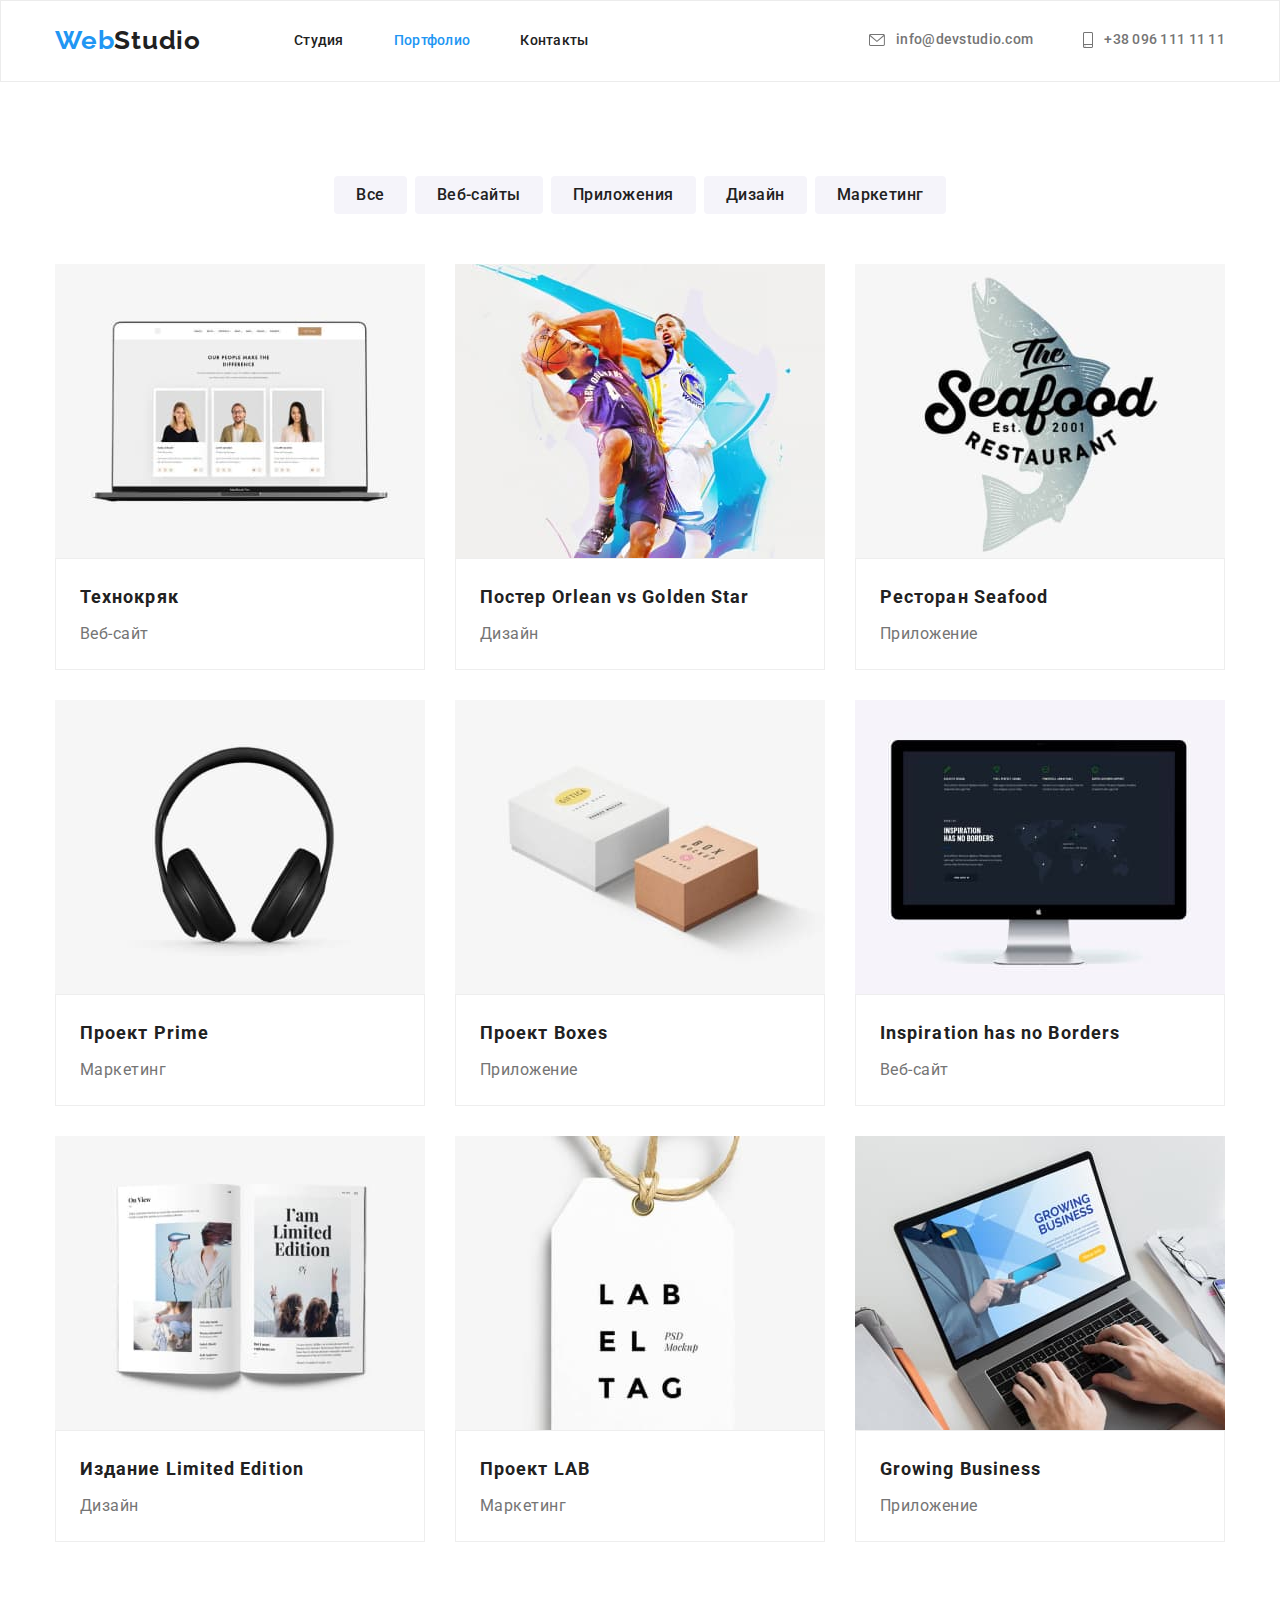
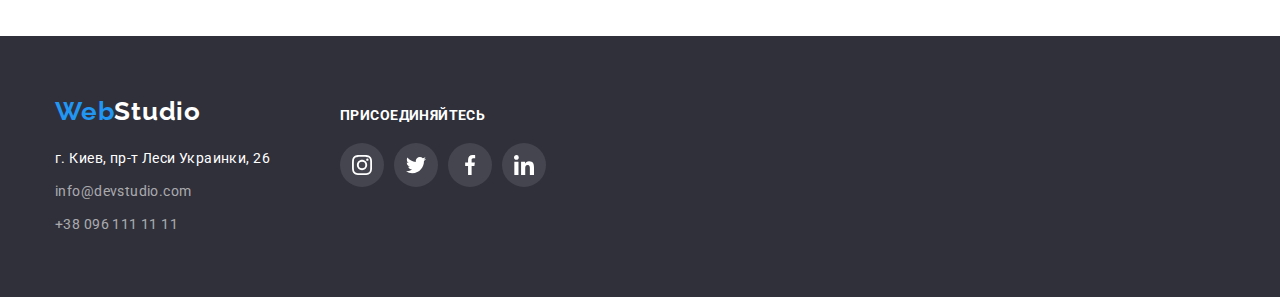
==== portfolio.html @ a0a6880d "копіює матеріали з дз 4" ====
<!DOCTYPE html>
<html lang="ru">
  <head>
    <meta charset="utf-8" />
    <meta name="viewport" content="width=device-width, initial-scale=1.0" />
    <title>Студия</title>
    <link rel="preconnect" href="https://fonts.googleapis.com" />
    <link rel="preconnect" href="https://fonts.gstatic.com" crossorigin />
    <link
      href="https://fonts.googleapis.com/css2?family=Raleway:wght@700&family=Roboto:wght@400;500;700;900&display=swap"
      rel="stylesheet"
    />
    <link
      rel="stylesheet"
      href="https://cdnjs.cloudflare.com/ajax/libs/modern-normalize/1.1.0/modern-normalize.min.css"
    />
    <link rel="stylesheet" href="./css/styles.css" />
  </head>

  <body>
    <header class="header">
      <div class="container header-flex">
        <nav class="site-nav">
          <a href="" class="logo link"
            >Web<span class="logo-part">Studio</span></a
          >
          <ul class="navigation list">
            <li class="nav-item">
              <a href="./index.html" class="navigation-item link">Студия</a>
            </li>
            <li class="nav-item">
              <a href="./portfolio.html" class="navigation-item link current"
                >Портфолио</a
              >
            </li>
            <li class="nav-item">
              <a href="" class="navigation-item link">Контакты</a>
            </li>
          </ul>
        </nav>
        <ul class="contacts list">
          <li class="cont-item">
            <a href="mailto:info@devstudio.com" class="contacts-item link">
              <svg class="envelope-icon" width="16" height="12">
                <use href="./images/icons.svg#icon-envelope"></use>
              </svg>
              info@devstudio.com</a
            >
          </li>
          <li class="cont-item">
            <a href="tel:+380961111111" class="contacts-item link">
              <svg class="envelope-icon" width="10" height="16">
                <use href="./images/icons.svg#icon-smartphone"></use>
              </svg>
              +38 096 111 11 11</a
            >
          </li>
        </ul>
      </div>
    </header>
    <main>
      <section class="portfolio">
        <div class="container">
          <h1 class="visually-hidden">Галерея</h1>
          <ul class="portfolio-navigation list">
            <li class="portfolio-navigation-item">
              <button type="button" class="button">Все</button>
            </li>
            <li class="portfolio-navigation-item">
              <button type="button" class="button">Веб-сайты</button>
            </li>
            <li class="portfolio-navigation-item">
              <button type="button" class="button">Приложения</button>
            </li>
            <li class="portfolio-navigation-item">
              <button type="button" class="button">Дизайн</button>
            </li>
            <li class="portfolio-navigation-item">
              <button type="button" class="button">Маркетинг</button>
            </li>
          </ul>
          <ul class="portfolio-list list">
            <li class="portfolio-list-item">
              <a href="" class="portfolio-list-link link">
                <img src="./images/work_example_1.jpg" alt="Образец сайта" />
                <div class="portfolio-content">
                  <h2 class="portfolio-list-title">Технокряк</h2>
                  <p class="portfolio-list-text">Веб-сайт</p>
                </div>
              </a>
            </li>

            <li class="portfolio-list-item">
              <a href="" class="portfolio-list-link link">
                <img
                  src="./images/work_example_2.jpg"
                  alt="Два баскетболиста"
                />
                <div class="portfolio-content">
                  <h2 class="portfolio-list-title">
                    Постер <span lang="en">Orlean vs Golden Star</span>
                  </h2>
                  <p class="portfolio-list-text">Дизайн</p>
                </div>
              </a>
            </li>

            <li class="portfolio-list-item">
              <a href="" class="portfolio-list-link link">
                <img
                  src="./images/work_example_3.jpg"
                  alt="Логотип ресторана"
                />
                <div class="portfolio-content">
                  <h2 class="portfolio-list-title">
                    Ресторан <span lang="en">Seafood</span>
                  </h2>
                  <p class="portfolio-list-text">Приложение</p>
                </div>
              </a>
            </li>

            <li class="portfolio-list-item">
              <a href="" class="portfolio-list-link link">
                <img src="./images/work_example_4.jpg" alt="Наушники" />
                <div class="portfolio-content">
                  <h2 class="portfolio-list-title">
                    Проект <span lang="en">Prime</span>
                  </h2>
                  <p class="portfolio-list-text">Маркетинг</p>
                </div>
              </a>
            </li>

            <li class="portfolio-list-item">
              <a href="" class="portfolio-list-link link">
                <img src="./images/work_example_5.jpg" alt="Две коробки" />
                <div class="portfolio-content">
                  <h2 class="portfolio-list-title">
                    Проект <span lang="en">Boxes</span>
                  </h2>
                  <p class="portfolio-list-text">Приложение</p>
                </div>
              </a>
            </li>

            <li class="portfolio-list-item">
              <a href="" class="portfolio-list-link link">
                <img src="./images/work_example_6.jpg" alt="Мак-компьютер" />
                <div class="portfolio-content">
                  <h2 class="portfolio-list-title">
                    <span lang="en">Inspiration has no Borders</span>
                  </h2>
                  <p class="portfolio-list-text">Веб-сайт</p>
                </div>
              </a>
            </li>

            <li class="portfolio-list-item">
              <a href="" class="portfolio-list-link link">
                <img src="./images/work_example_7.jpg" alt="Журнал" />
                <div class="portfolio-content">
                  <h2 class="portfolio-list-title">
                    Издание <span lang="en">Limited Edition</span>
                  </h2>
                  <p class="portfolio-list-text">Дизайн</p>
                </div>
              </a>
            </li>

            <li class="portfolio-list-item">
              <a href="" class="portfolio-list-link link">
                <img src="./images/work_example_8.jpg" alt="Бирка" />
                <div class="portfolio-content">
                  <h2 class="portfolio-list-title">
                    Проект <span lang="en">LAB</span>
                  </h2>
                  <p class="portfolio-list-text">Маркетинг</p>
                </div>
              </a>
            </li>

            <li class="portfolio-list-item">
              <a href="" class="portfolio-list-link link">
                <img src="./images/work_example_9.jpg" alt="Ноутбук" />
                <div class="portfolio-content">
                  <h2 class="portfolio-list-title">
                    <span lang="en">Growing Business</span>
                  </h2>
                  <p class="portfolio-list-text">Приложение</p>
                </div>
              </a>
            </li>
          </ul>
        </div>
      </section>
    </main>
    <footer class="footer">
      <div class="container flex-footer">
        <div class="flex-address">
          <a href="" class="logo link footer-logo"
            >Web<span class="logo-part-footer">Studio</span></a
          >
          <address>
            <ul class="address list">
              <li class="address-content">
                <p class="address-item">г. Киев, пр-т Леси Украинки, 26</p>
              </li>
              <li class="address-content">
                <a href="mailto:info@devstudio.com" class="link"
                  >info@devstudio.com</a
                >
              </li>
              <li class="address-content">
                <a href="tel:+380961111111" class="link">+38 096 111 11 11</a>
              </li>
            </ul>
          </address>
        </div>
        <div class="connect">
          <h2 class="connect-title">присоединяйтесь</h2>
          <ul class="connect-list list">
            <li class="connect-list-item">
              <a href="" class="connect-link link">
                <svg width="20" height="20">
                  <use href="./images/icons.svg#icon-instagram"></use>
                </svg>
              </a>
            </li>
            <li class="connect-list-item">
              <a href="" class="connect-link link">
                <svg width="20" height="20">
                  <use href="./images/icons.svg#icon-twitter"></use>
                </svg>
              </a>
            </li>
            <li class="connect-list-item">
              <a href="" class="connect-link link">
                <svg width="20" height="20">
                  <use href="./images/icons.svg#icon-facebook"></use>
                </svg>
              </a>
            </li>
            <li class="connect-list-item">
              <a href="" class="connect-link link">
                <svg width="20" height="20">
                  <use href="./images/icons.svg#icon-linkedin"></use>
                </svg>
              </a>
            </li>
          </ul>
        </div>
      </div>
    </footer>
  </body>
</html>
---- css/styles.css ----
:root {
  --accent-color: #2196f3;
  --main-color: #212121;
  --text-content-color: #757575;
  --main-background-color: #ffffff;
  --secondary-background-color: #2f303a;
  --button-accent-color: #188ce8;
  --additional-background-color: #f5f4fa;
  --address-link-color: rgba(255, 255, 255, 0.6);
  --typical-padding: 94px;
}

body {
  font-family: Roboto, sans-serif;
  color: var(--main-color);
}

p,
h1,
h2,
h3,
h4,
h5,
h6 {
  margin: 0;
}

ul,
ol {
  padding-left: 0;
  margin: 0;
}

img {
  display: block;
  max-width: 100%;
  height: auto;
}

.container {
  width: 1200px;
  margin-left: auto;
  margin-right: auto;
  margin-top: 0;
  margin-bottom: 0;
  padding-left: 15px;
  padding-right: 15px;
}

.link {
  text-decoration: none;
}

.list {
  list-style-type: none;
}

/*--------------------------Header--------------------------------------- */
.header {
  padding-top: 24px;
  padding-bottom: 25px;
  border: 1px solid #ececec;
}

.header-flex {
  display: flex;
  align-items: center;
}

.site-nav {
  display: flex;
  align-items: center;
}

.navigation {
  display: flex;
  align-items: center;
}

.navigation .nav-item {
  margin-right: 50px;
}

.navigation .nav-item:last-child {
  margin-right: 0;
}

.contacts {
  display: flex;
  margin-left: auto;
}

.contacts .cont-item {
  margin-right: 50px;
}

.contacts .cont-item:last-child {
  margin-right: 0;
}

.logo {
  font-family: "Raleway";
  font-weight: 700;
  font-size: 26px;
  line-height: 1.19;
  letter-spacing: 0.03em;
  color: var(--accent-color);
}

.logo-part {
  color: var(--main-color);
}

.site-nav .logo {
  margin-right: 93px;
}

.navigation .link {
  font-weight: 500;
  font-size: 14px;
  line-height: 1.14;
  letter-spacing: 0.02em;
  color: var(--main-color);
}

.navigation-item:hover,
.navigation-item:focus {
  color: var(--accent-color);
}

.navigation .navigation-item.current {
  color: var(--accent-color);
}

.contacts .contacts-item {
  font-weight: 500;
  font-size: 14px;
  line-height: 1.14;
  letter-spacing: 0.02em;
  color: var(--text-content-color);
  display: flex;
  align-items: center;
}

.contacts-item:hover,
.contacts-item:focus {
  color: var(--accent-color);
}

.envelope-icon {
  fill: currentColor;
  margin-right: 11px;
}

/* -------------------Hero--------------------- */
.hero {
  background-color: var(--secondary-background-color);
  padding-top: 200px;
  padding-bottom: 200px;
  text-align: center;
  background-image: linear-gradient(
      to bottom,
      rgba(47, 48, 58, 0.4),
      rgba(47, 48, 58, 0.4)
    ),
    url(../images/Img.jpg);
  background-repeat: no-repeat;
  background-position: center;
  background-size: cover;
  max-width: 1600px;
  height: 600px;
  margin: 0 auto;
}

.hero-title {
  margin-bottom: 30px;
  width: 696px;
  margin-left: auto;
  margin-right: auto;
  text-align: center;
  font-weight: 900;
  font-size: 44px;
  line-height: 1.36;

  letter-spacing: 0.06em;
  text-transform: uppercase;
  color: var(--main-background-color);
}

.hero-button {
  padding-top: 10px;
  padding-bottom: 10px;
  padding-right: 32px;
  padding-left: 32px;
  display: inline-block;
  border-radius: 4px;
  height: 50px;
  border-color: transparent;

  font-family: inherit;
  font-weight: 700;
  font-size: 16px;
  line-height: 1.88;

  text-align: center;
  letter-spacing: 0.06em;
  color: var(--main-background-color);
  background-color: var(--accent-color);
  cursor: pointer;
}

.hero-button:hover,
.hero-button:focus {
  background-color: var(--button-accent-color);
}

/* ------------------Advantages---------------------- */
.advantages {
  padding-top: var(--typical-padding);
}

.visually-hidden {
  position: absolute;
  white-space: nowrap;
  width: 1px;
  height: 1px;
  overflow: hidden;
  border: 0;
  padding: 0;
  clip: rect(0 0 0 0);
  clip-path: inset(50%);
  margin: -1px;
}

.advantages-list {
  display: flex;
}

.advantages-item {
  max-width: 270px;
}

.advantages-list .advantages-item + .advantages-item {
  margin-left: 30px;
}

.advantages-thumb {
  display: flex;
  justify-content: center;
  margin-bottom: 30px;
  background-color: #f5f4fa;
  border-radius: 4px;
  width: 270px;
  height: 120px;
  align-items: center;
}

.advantages-item-title {
  font-size: 14px;
  line-height: 1.14;
  letter-spacing: 0.03em;
  text-transform: uppercase;
  margin-bottom: 10px;
}

.advantages-item-text {
  font-size: 14px;
  line-height: 1.71;
  letter-spacing: 0.03em;
  color: var(--text-content-color);
}
/* -----------------Activity----------------------- */
.activity {
  padding-top: var(--typical-padding);
  padding-bottom: var(--typical-padding);
}

.activity-title {
  margin-bottom: 50px;
  font-size: 36px;
  line-height: 1.17;
  text-align: center;
  letter-spacing: 0.03em;
}

.activity-list {
  display: flex;
  margin-left: -30px;
}

.activity-item {
  flex-basis: calc((100%-90px) / 3);
  margin-left: 30px;
}

/* -----------------Team----------------------- */
.team {
  background-color: var(--additional-background-color);
  padding-top: var(--typical-padding);
  padding-bottom: var(--typical-padding);
}

.team-title {
  margin-bottom: 50px;

  font-size: 36px;
  line-height: 1.17;
  text-align: center;
  letter-spacing: 0.03em;
}

.team-list {
  display: flex;
  margin-left: -30px;
}

.team-item {
  background-color: var(--main-background-color);
  flex-basis: calc((100%-120px) / 4);
  margin-left: 30px;
  box-shadow: 0px 1px 3px rgba(0, 0, 0, 0.12), 0px 1px 1px rgba(0, 0, 0, 0.14),
    0px 2px 1px rgba(0, 0, 0, 0.2);
  border-radius: 0px 0px 4px 4px;
  width: 270px;
}

.team-content {
  padding-top: 30px;
  padding-bottom: 30px;
}

.team-item-title {
  font-weight: 500;
  font-size: 16px;
  line-height: 1.19;
  text-align: center;
  letter-spacing: 0.03em;
  margin-bottom: 10px;
}

.team-item-text {
  font-size: 16px;
  line-height: 1.19;
  text-align: center;
  letter-spacing: 0.03em;
  color: var(--text-content-color);
}

.soc-list {
  display: flex;
  justify-content: center;
  padding-bottom: 30px;
}

.soc-list-link {
  display: flex;
  width: 44px;
  height: 44px;
  display: flex;
  justify-content: center;
  align-items: center;
  fill: #afb1b8;
}
.soc-list-item + .soc-list-item {
  margin-left: 10px;
}

.soc-list-link:hover,
.soc-list-link:focus {
  background-color: var(--accent-color);
  border-radius: 50%;
  fill: #ffffff;
}

/* -------------------------Clients------------------------ */

.clients {
  padding-top: var(--typical-padding);
  padding-bottom: var(--typical-padding);
}

.clients-title {
  font-size: 36px;
  line-height: 42px;
  text-align: center;
  letter-spacing: 0.03em;
  color: var(--main-color);
  margin-bottom: 50px;
}

.clients-list {
  display: flex;
  justify-content: center;
  text-align: center;
}

.clients-list-item + .clients-list-item {
  margin-left: 30px;
}

.clients-link {
  display: flex;
  width: 170px;
  height: 92px;
  justify-content: center;
  align-items: center;
  border: 1px solid #afb1b8;
  border-radius: 4px;
  fill: #afb1b8;
}

.clients-link:hover,
.clients-link:focus {
  fill: var(--accent-color);
  border-color: var(--accent-color);
}

/* -------------------------Portfolio------------------------ */

.portfolio {
  padding-top: var(--typical-padding);
  padding-bottom: var(--typical-padding);
}

.portfolio-navigation {
  display: flex;
  margin-right: -8px;
  margin-bottom: 50px;
  justify-content: center;
}

.portfolio-navigation-item .button {
  padding-top: 6px;
  padding-bottom: 6px;
  padding-right: 22px;
  padding-left: 22px;
  flex-basis: calc((100%-40) / 5);
  margin-right: 8px;

  font-family: inherit;
  font-weight: 500;
  font-size: 16px;
  line-height: 1.62;
  text-align: center;
  letter-spacing: 0.03em;
  color: var(--main-color);
  background-color: var(--additional-background-color);
  cursor: pointer;
  border-radius: 4px;
  border: transparent;
}

.portfolio-navigation-item .button:hover,
.portfolio-navigation-item .button:focus {
  color: var(--main-background-color);
  background-color: var(--accent-color);
  box-shadow: 0px 1px 1px rgba(0, 0, 0, 0.12), 0px 4px 4px rgba(0, 0, 0, 0.06),
    1px 4px 6px rgba(0, 0, 0, 0.16);
}

.portfolio-list {
  display: flex;
  flex-wrap: wrap;
  margin-left: -30px;
  margin-top: -30px;
}

.portfolio-list-item {
  margin-left: 30px;
  margin-top: 30px;
  flex-basis: calc(100% / 3 - 30px);
}

.portfolio-list-link {
  display: block;
}

.portfolio-list-link:hover,
.portfolio-list-link:focus {
  box-shadow: 0px 1px 1px rgba(0, 0, 0, 0.12), 0px 4px 4px rgba(0, 0, 0, 0.06),
    1px 4px 6px rgba(0, 0, 0, 0.16);
}

.portfolio-content {
  border: 1px solid #eeeeee;
  padding-top: 20px;
  padding-bottom: 20px;
  padding-right: 24px;
  padding-left: 24px;
}

.portfolio-list-title {
  font-size: 18px;
  line-height: 2;
  letter-spacing: 0.06em;
  color: var(--main-color);
  margin-bottom: 4px;
}

.portfolio-list-text {
  font-size: 16px;
  line-height: 1.88;
  letter-spacing: 0.03em;
  color: var(--text-content-color);
}

/* -----------------Footer----------------------- */
.footer {
  background-color: #2f303a;
  padding-top: 60px;
  padding-bottom: 60px;
}

.footer-logo {
  display: block;
  margin-bottom: 20px;
}

.logo-part-footer {
  color: var(--main-background-color);
}

.address .link {
  font-style: normal;
  font-size: 14px;
  line-height: 1.71;
  letter-spacing: 0.03em;
  color: var(--address-link-color);
}

.address .link:hover,
.address .link:focus {
  color: var(--accent-color);
}

.address-content:not(:last-child) {
  margin-bottom: 9px;
}

.address .address-item {
  font-style: normal;
  font-size: 14px;
  line-height: 1.71;
  letter-spacing: 0.03em;
  color: var(--main-background-color);
}

.flex-footer {
  display: flex;
  align-items: baseline;
}

.flex-address {
  margin-right: 70px;
}

.connect-title {
  font-size: 14px;
  line-height: 16px;
  letter-spacing: 0.03em;
  text-transform: uppercase;
  color: var(--main-background-color);
  margin-bottom: 20px;
}

.connect-list {
  display: flex;
}

.connect-list-item + .connect-list-item {
  margin-left: 10px;
}

.connect-link {
  display: flex;
  width: 44px;
  height: 44px;
  border-radius: 50%;
  background-color: rgba(255, 255, 255, 0.1);
  justify-content: center;
  align-items: center;
  fill: var(--main-background-color);
}

.connect-link:hover,
.connect-link:focus {
  background-color: var(--accent-color);
}
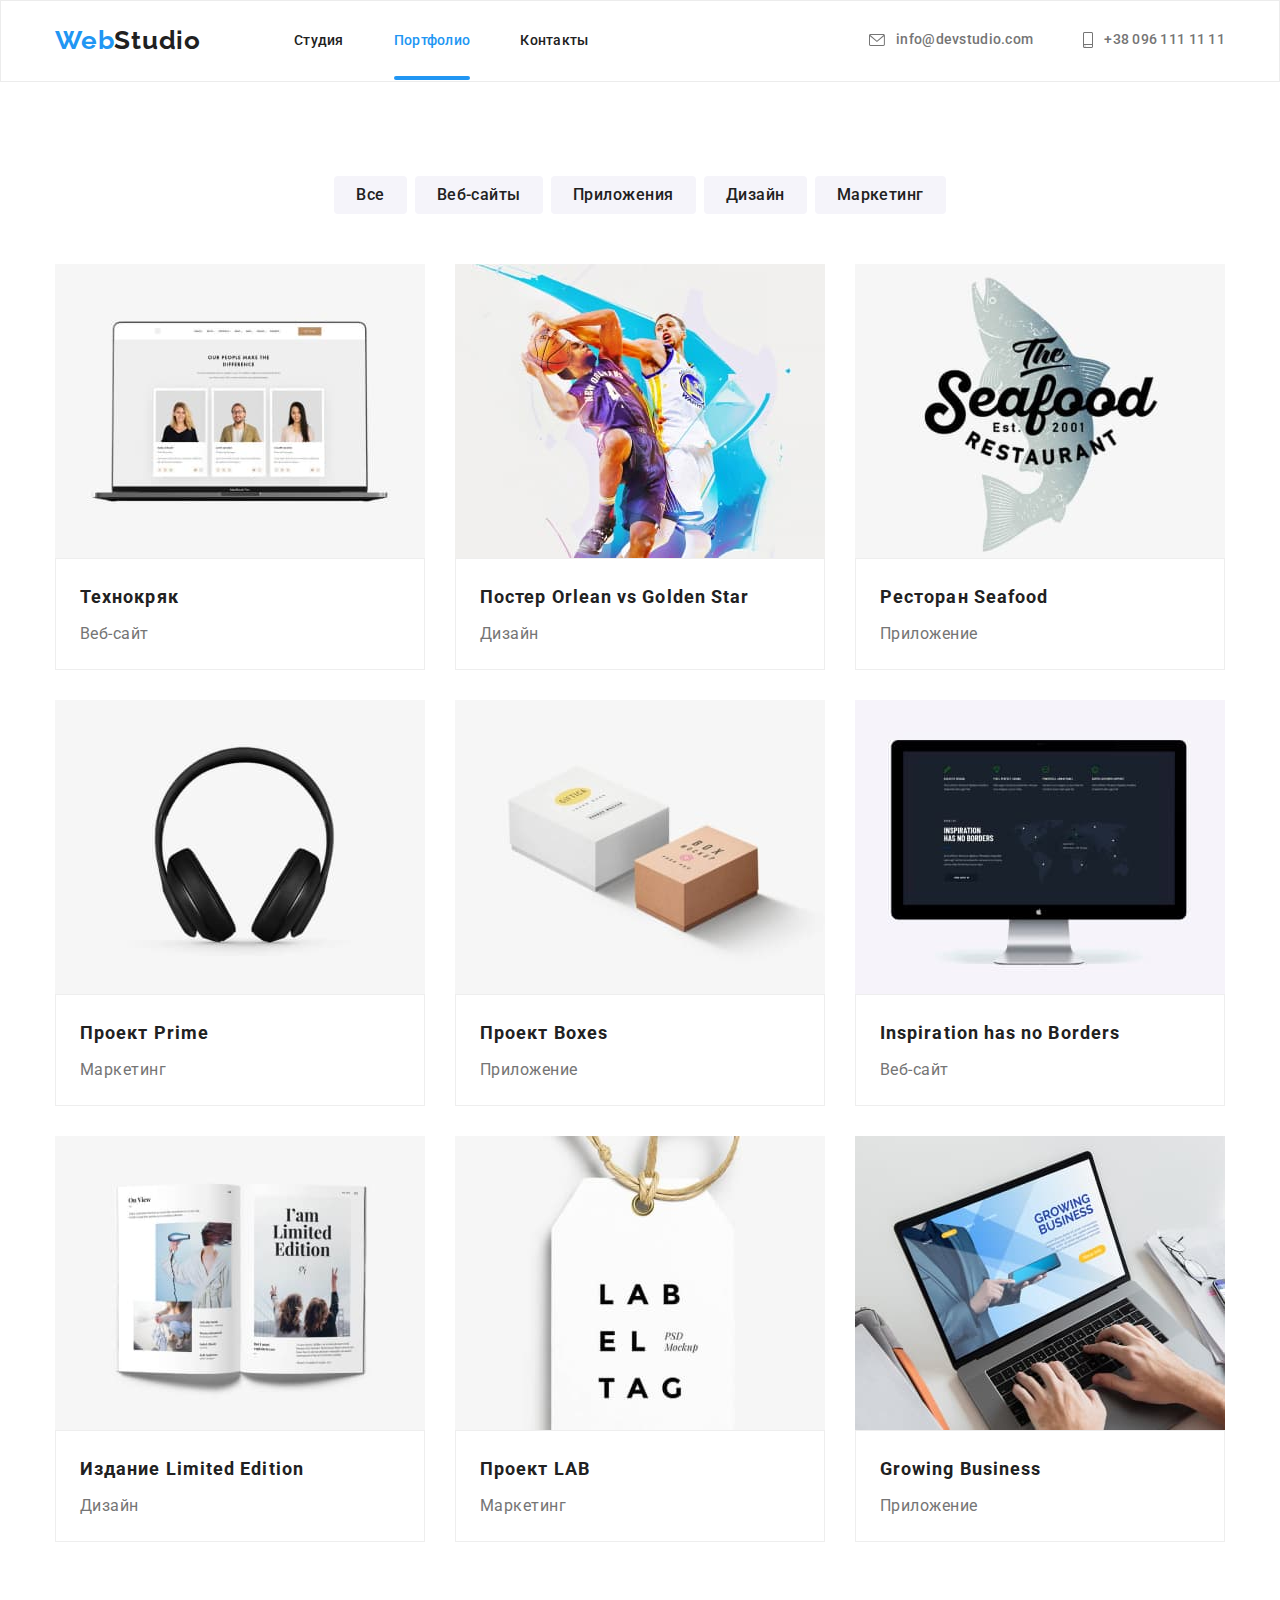
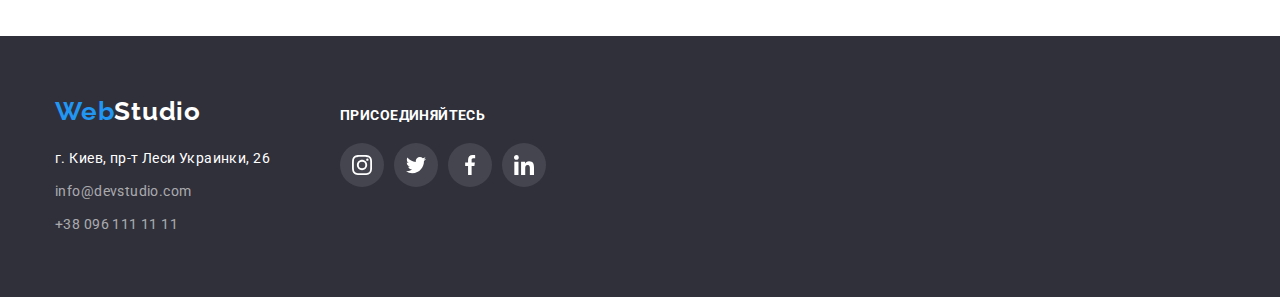
==== commit b6beff84: "Додає модалку та ефекти на сторінку портфоліо" ====
--- a/portfolio.html
+++ b/portfolio.html
@@ -82,7 +82,15 @@
           <ul class="portfolio-list list">
             <li class="portfolio-list-item">
               <a href="" class="portfolio-list-link link">
-                <img src="./images/work_example_1.jpg" alt="Образец сайта" />
+                <div class="portfolio-popup">
+                  <img src="./images/work_example_1.jpg" alt="Образец сайта" />
+
+                  <p class="portfolio-popup-text">
+                    Ресурс предлагает комплексные предложения с разным уровнем
+                    функционала и сервисов. Все это позволит посетителю получить
+                    исчерпывающие сведения о компании или частном лице.
+                  </p>
+                </div>
                 <div class="portfolio-content">
                   <h2 class="portfolio-list-title">Технокряк</h2>
                   <p class="portfolio-list-text">Веб-сайт</p>
@@ -92,10 +100,17 @@
 
             <li class="portfolio-list-item">
               <a href="" class="portfolio-list-link link">
-                <img
-                  src="./images/work_example_2.jpg"
-                  alt="Два баскетболиста"
-                />
+                <div class="portfolio-popup">
+                  <img
+                    src="./images/work_example_2.jpg"
+                    alt="Два баскетболиста"
+                  />
+                  <p class="portfolio-popup-text">
+                    Ресурс предлагает комплексные предложения с разным уровнем
+                    функционала и сервисов. Все это позволит посетителю получить
+                    исчерпывающие сведения о компании или частном лице.
+                  </p>
+                </div>
                 <div class="portfolio-content">
                   <h2 class="portfolio-list-title">
                     Постер <span lang="en">Orlean vs Golden Star</span>
@@ -107,10 +122,17 @@
 
             <li class="portfolio-list-item">
               <a href="" class="portfolio-list-link link">
-                <img
-                  src="./images/work_example_3.jpg"
-                  alt="Логотип ресторана"
-                />
+                <div class="portfolio-popup">
+                  <img
+                    src="./images/work_example_3.jpg"
+                    alt="Логотип ресторана"
+                  />
+                  <p class="portfolio-popup-text">
+                    Ресурс предлагает комплексные предложения с разным уровнем
+                    функционала и сервисов. Все это позволит посетителю получить
+                    исчерпывающие сведения о компании или частном лице.
+                  </p>
+                </div>
                 <div class="portfolio-content">
                   <h2 class="portfolio-list-title">
                     Ресторан <span lang="en">Seafood</span>
@@ -122,7 +144,14 @@
 
             <li class="portfolio-list-item">
               <a href="" class="portfolio-list-link link">
-                <img src="./images/work_example_4.jpg" alt="Наушники" />
+                <div class="portfolio-popup">
+                  <img src="./images/work_example_4.jpg" alt="Наушники" />
+                  <p class="portfolio-popup-text">
+                    Ресурс предлагает комплексные предложения с разным уровнем
+                    функционала и сервисов. Все это позволит посетителю получить
+                    исчерпывающие сведения о компании или частном лице.
+                  </p>
+                </div>
                 <div class="portfolio-content">
                   <h2 class="portfolio-list-title">
                     Проект <span lang="en">Prime</span>
@@ -134,7 +163,14 @@
 
             <li class="portfolio-list-item">
               <a href="" class="portfolio-list-link link">
-                <img src="./images/work_example_5.jpg" alt="Две коробки" />
+                <div class="portfolio-popup">
+                  <img src="./images/work_example_5.jpg" alt="Две коробки" />
+                  <p class="portfolio-popup-text">
+                    Ресурс предлагает комплексные предложения с разным уровнем
+                    функционала и сервисов. Все это позволит посетителю получить
+                    исчерпывающие сведения о компании или частном лице.
+                  </p>
+                </div>
                 <div class="portfolio-content">
                   <h2 class="portfolio-list-title">
                     Проект <span lang="en">Boxes</span>
@@ -146,7 +182,14 @@
 
             <li class="portfolio-list-item">
               <a href="" class="portfolio-list-link link">
-                <img src="./images/work_example_6.jpg" alt="Мак-компьютер" />
+                <div class="portfolio-popup">
+                  <img src="./images/work_example_6.jpg" alt="Мак-компьютер" />
+                  <p class="portfolio-popup-text">
+                    Ресурс предлагает комплексные предложения с разным уровнем
+                    функционала и сервисов. Все это позволит посетителю получить
+                    исчерпывающие сведения о компании или частном лице.
+                  </p>
+                </div>
                 <div class="portfolio-content">
                   <h2 class="portfolio-list-title">
                     <span lang="en">Inspiration has no Borders</span>
@@ -158,7 +201,14 @@
 
             <li class="portfolio-list-item">
               <a href="" class="portfolio-list-link link">
-                <img src="./images/work_example_7.jpg" alt="Журнал" />
+                <div class="portfolio-popup">
+                  <img src="./images/work_example_7.jpg" alt="Журнал" />
+                  <p class="portfolio-popup-text">
+                    Ресурс предлагает комплексные предложения с разным уровнем
+                    функционала и сервисов. Все это позволит посетителю получить
+                    исчерпывающие сведения о компании или частном лице.
+                  </p>
+                </div>
                 <div class="portfolio-content">
                   <h2 class="portfolio-list-title">
                     Издание <span lang="en">Limited Edition</span>
@@ -170,7 +220,14 @@
 
             <li class="portfolio-list-item">
               <a href="" class="portfolio-list-link link">
-                <img src="./images/work_example_8.jpg" alt="Бирка" />
+                <div class="portfolio-popup">
+                  <img src="./images/work_example_8.jpg" alt="Бирка" />
+                  <p class="portfolio-popup-text">
+                    Ресурс предлагает комплексные предложения с разным уровнем
+                    функционала и сервисов. Все это позволит посетителю получить
+                    исчерпывающие сведения о компании или частном лице.
+                  </p>
+                </div>
                 <div class="portfolio-content">
                   <h2 class="portfolio-list-title">
                     Проект <span lang="en">LAB</span>
@@ -182,7 +239,14 @@
 
             <li class="portfolio-list-item">
               <a href="" class="portfolio-list-link link">
-                <img src="./images/work_example_9.jpg" alt="Ноутбук" />
+                <div class="portfolio-popup">
+                  <img src="./images/work_example_9.jpg" alt="Ноутбук" />
+                  <p class="portfolio-popup-text">
+                    Ресурс предлагает комплексные предложения с разным уровнем
+                    функционала и сервисов. Все это позволит посетителю получить
+                    исчерпывающие сведения о компании или частном лице.
+                  </p>
+                </div>
                 <div class="portfolio-content">
                   <h2 class="portfolio-list-title">
                     <span lang="en">Growing Business</span>
--- a/css/styles.css
+++ b/css/styles.css
@@ -8,6 +8,8 @@
   --additional-background-color: #f5f4fa;
   --address-link-color: rgba(255, 255, 255, 0.6);
   --typical-padding: 94px;
+  --typical-timing-function: cubic-bezier(0.4, 0, 0.2, 1);
+  --typical-timing-duration: 250ms;
 }
 
 body {
@@ -123,13 +125,33 @@
   color: var(--main-color);
 }
 
+.navigation-item {
+  transition: color var(--typical-timing-duration)
+    var(--typical-timing-function);
+  padding-top: 32px;
+  padding-bottom: 32px;
+}
+
 .navigation-item:hover,
 .navigation-item:focus {
   color: var(--accent-color);
 }
 
 .navigation .navigation-item.current {
+  position: relative;
   color: var(--accent-color);
+}
+
+.navigation .navigation-item.current::after {
+  content: "";
+  display: block;
+  width: 100%;
+  height: 4px;
+  background-color: var(--accent-color);
+  border-radius: 2px;
+  position: absolute;
+  bottom: 0%;
+  left: 0;
 }
 
 .contacts .contacts-item {
@@ -140,6 +162,8 @@
   color: var(--text-content-color);
   display: flex;
   align-items: center;
+  transition: color var(--typical-timing-duration)
+    var(--typical-timing-function);
 }
 
 .contacts-item:hover,
@@ -207,6 +231,8 @@
   color: var(--main-background-color);
   background-color: var(--accent-color);
   cursor: pointer;
+  transition: background-color var(--typical-timing-duration)
+    var(--typical-timing-function);
 }
 
 .hero-button:hover,
@@ -291,6 +317,22 @@
 .activity-item {
   flex-basis: calc((100%-90px) / 3);
   margin-left: 30px;
+  position: relative;
+}
+
+.activity-item-title {
+  font-size: 14px;
+  line-height: 16px;
+  text-align: center;
+  letter-spacing: 0.03em;
+  text-transform: uppercase;
+  color: var(--main-background-color);
+  background-color: rgba(47, 48, 58, 0.8);
+  padding-top: 27px;
+  padding-bottom: 27px;
+  position: absolute;
+  bottom: 0;
+  width: 100%;
 }
 
 /* -----------------Team----------------------- */
@@ -360,6 +402,10 @@
   justify-content: center;
   align-items: center;
   fill: #afb1b8;
+  transition: background-color var(--typical-timing-duration)
+      var(--typical-timing-function),
+    border-radius var(--typical-timing-duration) var(--typical-timing-function),
+    fill var(--typical-timing-duration) var(--typical-timing-function);
 }
 .soc-list-item + .soc-list-item {
   margin-left: 10px;
@@ -407,6 +453,8 @@
   border: 1px solid #afb1b8;
   border-radius: 4px;
   fill: #afb1b8;
+  transition: fill var(--typical-timing-duration) var(--typical-timing-function),
+    border-color var(--typical-timing-duration) var(--typical-timing-function);
 }
 
 .clients-link:hover,
@@ -448,6 +496,11 @@
   cursor: pointer;
   border-radius: 4px;
   border: transparent;
+  transition: color var(--typical-timing-duration)
+      var(--typical-timing-function),
+    background-color var(--typical-timing-duration)
+      var(--typical-timing-function),
+    box-shadow var(--typical-timing-duration), var(--typical-timing-function);
 }
 
 .portfolio-navigation-item .button:hover,
@@ -473,12 +526,42 @@
 
 .portfolio-list-link {
   display: block;
+  transition: box-shadow var(--typical-timing-duration)
+    var(--typical-timing-function);
 }
 
 .portfolio-list-link:hover,
 .portfolio-list-link:focus {
   box-shadow: 0px 1px 1px rgba(0, 0, 0, 0.12), 0px 4px 4px rgba(0, 0, 0, 0.06),
     1px 4px 6px rgba(0, 0, 0, 0.16);
+}
+
+.portfolio-popup {
+  position: relative;
+  overflow: hidden;
+}
+
+.portfolio-list-link:hover .portfolio-popup-text {
+  transform: translateY(0%);
+}
+
+.portfolio-popup-text {
+  position: absolute;
+  font-weight: 400;
+  font-size: 18px;
+  line-height: 28px;
+  letter-spacing: 0.03em;
+  bottom: 0;
+  padding-top: 63px;
+  padding-bottom: 63px;
+  padding-left: 24px;
+  padding-right: 24px;
+  color: var(--main-background-color);
+  background-color: rgba(33, 150, 243, 0.9);
+  height: 100%;
+  transform: translateY(100%);
+  transition: transform var(--typical-timing-duration)
+    var(--typical-timing-function);
 }
 
 .portfolio-content {
@@ -526,6 +609,8 @@
   line-height: 1.71;
   letter-spacing: 0.03em;
   color: var(--address-link-color);
+  transition: color var(--typical-timing-duration)
+    var(--typical-timing-function);
 }
 
 .address .link:hover,
@@ -580,9 +665,62 @@
   justify-content: center;
   align-items: center;
   fill: var(--main-background-color);
+  transition: background-color var(--typical-timing-duration)
+    var(--typical-timing-function);
 }
 
 .connect-link:hover,
 .connect-link:focus {
   background-color: var(--accent-color);
 }
+
+/* -----------------Modal----------------------- */
+.overlay {
+  position: fixed;
+  top: 0;
+  width: 100vw;
+  height: 100vh;
+  background-color: rgba(0, 0, 0, 0.2);
+  transition: opacity var(--typical-timing-duration)
+      var(--typical-timing-function),
+    visibility var(--typical-timing-duration) var(--typical-timing-function);
+}
+
+.modal {
+  position: absolute;
+  top: 50%;
+  left: 50%;
+  transform: translate(-50%, -50%) scale(1) rotateZ(360deg);
+  transition: transform var(--typical-timing-duration)
+    var(--typical-timing-function);
+  width: 528px;
+  min-height: 581px;
+  background-color: var(--main-background-color);
+  box-shadow: 0px 1px 3px rgba(0, 0, 0, 0.12), 0px 1px 1px rgba(0, 0, 0, 0.14),
+    0px 2px 1px rgba(0, 0, 0, 0.2);
+  border-radius: 4px;
+}
+
+.modal-btn {
+  position: absolute;
+  top: 8px;
+  right: 8px;
+  width: 30px;
+  height: 30px;
+  border-radius: 50%;
+  background: var(--main-background-color);
+  border: 1px solid rgba(0, 0, 0, 0.1);
+  display: flex;
+  justify-content: center;
+  align-items: center;
+}
+
+.is-hidden {
+  opacity: 0;
+  visibility: hidden;
+  pointer-events: none;
+}
+
+.overlay.is-hidden .modal {
+  transform: scale(0.1) rotateZ(180deg);
+}
